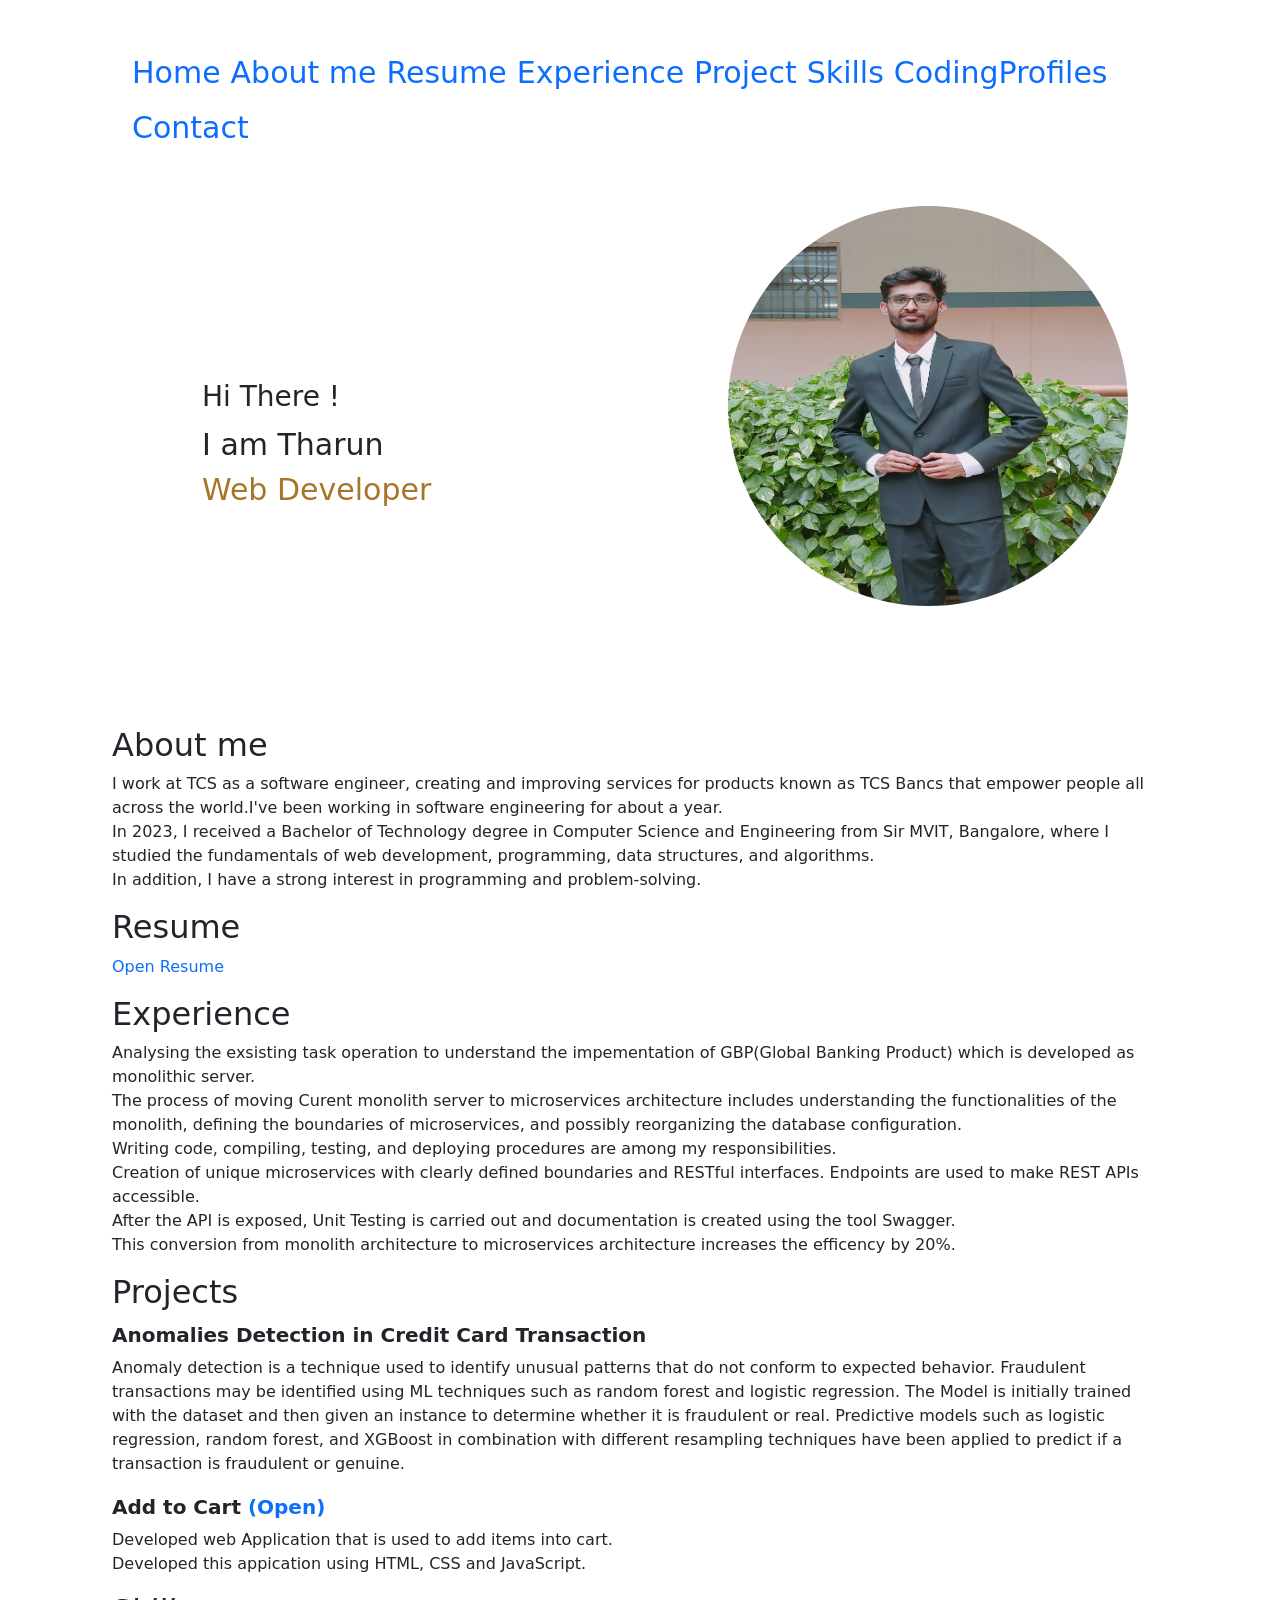
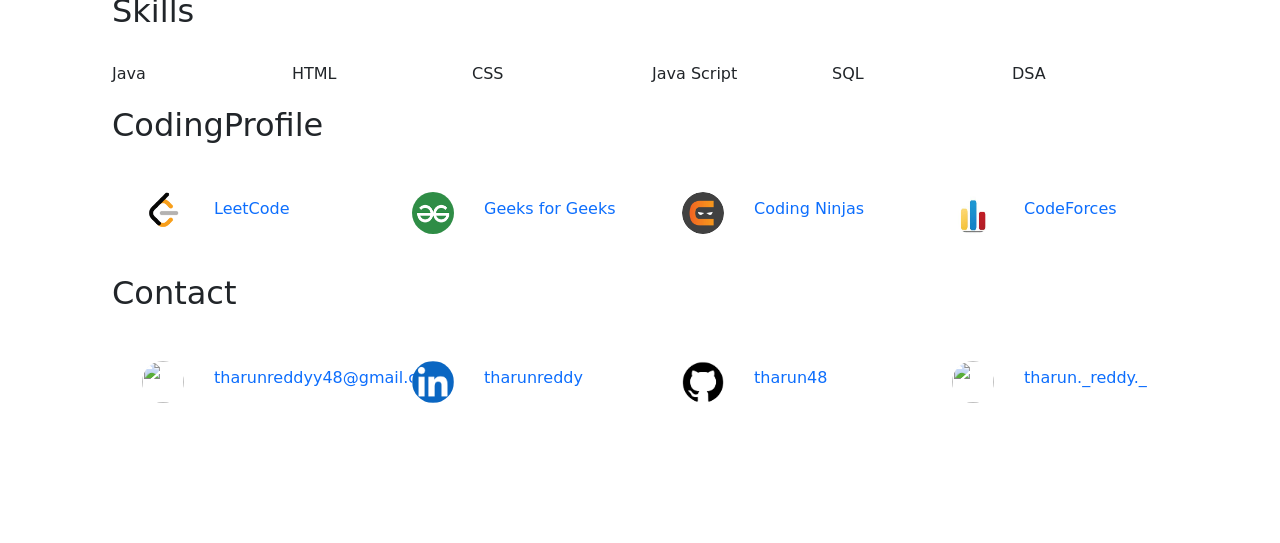
==== home.html @ 7e05d781 "portfolio page" ====
<!doctype html>
<html>

<head>
    <link rel="stylesheet" href="styles.css">
    <link rel="preconnect" href="https://fonts.googleapis.com">
    <link rel="preconnect" href="https://fonts.gstatic.com" crossorigin>
    <link
        href="https://fonts.googleapis.com/css2?family=Kanit:ital,wght@0,100;0,200;0,300;0,400;0,500;0,600;0,700;0,800;0,900;1,100;1,200;1,300;1,400;1,500;1,600;1,700;1,800;1,900&family=M+PLUS+Rounded+1c&display=swap"
        rel="stylesheet">
    <meta name="viewport" content="width=device-width, initial-scale=1.0">
    <script src="https://kit.fontawesome.com/057772d77f.js" crossorigin="anonymous"></script>
    <link rel="preconnect" href="https://fonts.googleapis.com">
    <link rel="preconnect" href="https://fonts.gstatic.com" crossorigin>
    <link
        href="https://fonts.googleapis.com/css2?family=Montserrat:ital,wght@0,100..900;1,100..900&family=Playfair+Display:ital,wght@0,400..900;1,400..900&family=Poetsen+One&display=swap"
        rel="stylesheet">
    <!-- <script src="home.js"></script> -->
    <link href="https://cdn.jsdelivr.net/npm/bootstrap@5.3.3/dist/css/bootstrap.min.css" rel="stylesheet"
        integrity="sha384-QWTKZyjpPEjISv5WaRU9OFeRpok6YctnYmDr5pNlyT2bRjXh0JMhjY6hW+ALEwIH" crossorigin="anonymous">
    <script src="https://cdn.jsdelivr.net/npm/bootstrap@5.3.3/dist/js/bootstrap.bundle.min.js"
        integrity="sha384-YvpcrYf0tY3lHB60NNkmXc5s9fDVZLESaAA55NDzOxhy9GkcIdslK1eN7N6jIeHz"
        crossorigin="anonymous"></script>
    <title> Tharun's Portfolio</title>
</head>

<body>

    <!-- navigation -->
    <div class="navigation">
        <ul id="navigation-menu">
            <li> <a class="active" href="#home">Home</a> </li>
            <li> <a href="#about-me">About me</a> </li>
            <li> <a href="#resume">Resume</a> </li>
            <li> <a href="#experience">Experience</a> </li>
            <li> <a href="#projects">Project</a></li>
            <li> <a href="#skills">Skills</a> </li>
            <li> <a href="#codingprofiles">CodingProfiles</a></li>
            <li> <a href="#Contact">Contact</a> </li>
            <li> <i class="fa-solid fa-xmark" onclick="closemenu()"></i> </li>
        </ul>
        <li> <i class="fa-solid fa-bars" onclick="openmenu()"></i> </li>
    </div>


    <!-- Home --> 


    <div class="container">
        <div id="home-photo">
            <div id="home">
                <h3> Hi There ! </h3>
                <p id="intro"> I am Tharun <br> <span id="web-dev">Web Developer </span> </p>
            </div>
            <div id="image">
                <img src="images/img1.jpg" alt="photo">
            </div>
        </div>
    </div>


    
    


    <!-- About -->

    <div id="about-me">
        <div class="container">
            <h2>
                About me
            </h2>
            <p>
                I work at TCS as a software engineer, creating and improving services for products known as TCS
                Bancs that empower people all across the world.I've been working in software engineering for about a year.
                <br>In 2023, I received a Bachelor of Technology degree in Computer Science and Engineering from Sir MVIT,
                Bangalore, where I studied the fundamentals of web development, programming, data structures, and
                algorithms.
                <br>In addition, I have a strong interest in programming and problem-solving.
            </p>
    
            <!-- Resume -->
            <div id="resume">
                <h2> Resume </h2>
                <a id="resume-el" href="Resume/Tharun_Resume.pdf" target="_blank">
                    <p> Open Resume <i class="fa-regular fa-folder-open"></i> </p>
                </a>
            </div>
    </div>




        <!-- Experience -->
      
        <div class="container">
            <div id="experience">
                <h2> Experience</h2>
                <p>
                    Analysing the exsisting task operation to understand the impementation of GBP(Global Banking Product)
                    which
                    is developed as monolithic server.
    
                    <br>The process of moving Curent monolith server to microservices architecture includes understanding
                    the
                    functionalities of the monolith, defining the boundaries of microservices, and possibly reorganizing the
                    database configuration. <br> Writing code, compiling, testing, and deploying procedures are among my
                    responsibilities.
    
                    <br>Creation of unique microservices with clearly defined boundaries and RESTful interfaces. Endpoints
                    are
                    used to make REST APIs accessible.
    
                    <br>After the API is exposed, Unit Testing is carried out and documentation is created using the tool
                    Swagger.
    
                    <br>This conversion from monolith architecture to microservices architecture increases the efficency by
                    20%.
    
                </p>
            </div>
        </div>

        

        <!-- Project -->


        <div class="container">
            <div id="projects">
                <h2> Projects </h2>
                <p id="p1"> Anomalies Detection in Credit Card Transaction
                </p> <br>
                <p>
                    Anomaly detection is a technique used to identify unusual patterns that do not conform to expected
                    behavior.
                    Fraudulent transactions may be identified using ML techniques such as random forest and logistic
                    regression.
                    The Model
                    is initially trained with the dataset and then given an instance to determine whether it is fraudulent
                    or
                    real. Predictive
                    models such as logistic regression, random forest, and XGBoost in combination with different resampling
                    techniques have
                    been applied to predict if a transaction is fraudulent or genuine.
                </p>
                <p id="p1"> Add to Cart <a href="https://add-item-to-cart-tharun.netlify.app/"> (Open) </a>
                </p> <br>
                <p>
                    Developed web Application that is used to add items into cart. <br>
                    Developed this appication using HTML, CSS and JavaScript.
                </p>
            </div>
        </div>

        

        <!-- Skills -->

        <div class="container">
            <div id="skills">
                <h2> Skills </h2><br />
                <div class="row ">
                    <div class="col-lg-2 col-md-2 col-sm-4 col-xs-6">Java </div>
                    <div class="col-lg-2 col-md-2 col-sm-4 col-xs-6">HTML</div>
                    <div class="col-lg-2 col-md-2 col-sm-4 col-xs-6">CSS</div>
                    <div class="col-lg-2 col-md-2 col-sm-4 col-xs-6">Java Script</div>
                    <div class="col-lg-2 col-md-2 col-sm-4 col-xs-6"> SQL </div>
                    <div class="col-lg-2 col-md-2 col-sm-4 col-xs-6"> DSA </div>
                </div>
            </div>
        </div>

        

        <!-- CodingProfile -->

        <div class="container">
            <div id="codingprofiles">
                <h2> CodingProfile </h2>
                <div class="row codingprofiles">
                    <div class="col-lg-3 col-sm-6 coding-links">
                        <img src="images/leetcode.png" />
                        <p><a href="https://leetcode.com/u/Tharun_Kumar_Reddy/" target="_blank">LeetCode</a></p>
                    </div>
                    <div class="col-lg-3 col-sm-6 coding-links">
                        <img src="images/GFG.png" />
                        <p><a href="https://www.geeksforgeeks.org/user/tharunreddyy48/" target="_blank">Geeks for Geeks</a>
                        </p>
                    </div>
                    <div class="col-lg-3 col-sm-6 coding-links">
                        <img src="images/codingninjas.png" />
                        <p><a href="https://www.naukri.com/code360/profile/99b21b24-73b9-4471-ad6d-1252fc4a3532"
                                target="_blank">Coding Ninjas</a></p>
                        </a>
                    </div>
                    <div class="col-lg-3 col-sm-6 coding-links">
                        <img src="images/codeforces.jfif" />
                        <p><a href="https://codeforces.com/profile/Tharun_Reddy_" target="_blank">CodeForces</a></p>
                        </a>
                    </div>
                </div>
            </div>
        </div>


        <div class="container">
            <div id="Contact">
                <h2> Contact </h2>
                <div class="row">
                    <div class="col-lg-3 social-links">
                        <img src="https://img.icons8.com/color/48/null/gmail--v1.png" />
                        <p><a href="mailto:tharunreddyy48@gmail.com">tharunreddyy48@gmail.com</a></p>
                    </div>
                    <div class="col-lg-3 social-links">
                        <img src="images/linkedIn.png" width="40px" height="40px" />
                        <a href="https://www.linkedin.com/in/tharun-reddy-91827b246/" target="_blank">
                            <p>tharunreddy</p>
                        </a>
                    </div>
                    <div class="col-lg-3 social-links">
                        <img src="images/githu.png" width="40px" height="40px" />
                        <a href="https://github.com/Tharun48?tab=repositories" target="_blank">
                            <p>tharun48</p>
                        </a>
                    </div>
                    <div class="col-lg-3 social-links">
                        <img src="images/insta.jfif" width="40px" height="40px" />
                        <a href="https://github.com/Tharun48?tab=repositories" target="_blank">
                            <p>tharun._reddy._</p>
                        </a>
                    </div>
                </div>
            </div>
        </div>

        


    <script>
        let sidemenu = document.getElementById("navigation-menu")
        const openmenu = () => {
            sidemenu.style.right = "0px"
            console.log("tharun")
        }
        const closemenu = () => {
            sidemenu.style.right = "-200px"
        }
    </script>



</body>

</html>
---- styles.css ----
html {
    background-color: rgb(218, 219, 202);
    scroll-behavior: smooth;
    user-select: none;
}

.coding-links {
    display: flex;
    flex-direction: row;
}

.coding-links p {
    margin-top: 45px;
}

.social-links img {
    margin: 40px 30px 40px 30px;
    /* border: 2px solid rgb(196, 197, 184); */
    border-radius: 50%;
    height: 42px;
    width: 42px;
}
.coding-links img {
    margin: 40px 30px 40px 30px;
    /* border: 2px solid rgb(196, 197, 184); */
    border-radius: 50%;
    height: 42px;
    width: 42px;
}

#image img{
    border-radius: 50%;
}

#resume a {
    text-decoration: none;
}

#projects #p1 a {
    text-decoration: none;
}

.navigation a {
    text-decoration: none;
}

.codingprofiles a {
    text-decoration: none;
}

.social-links a {
    text-decoration: none;
}

.social-links {
    display: flex;
}

.social-links p {
    margin-top: 45px;
}

#projects p {
    margin-top:auto;
}

#projects #p1 {
    margin-bottom: -18px;
}

#web-dev {
    color: rgb(167, 117, 42);
}

.container #skills {
    margin-bottom: 20px;
}


@media only screen and (max-width: 600px) {
    body {
        background-color: rgb(218, 219, 202);
        padding: 20px;
        font-family: "Playfair Display", serif;
    }

    .navigation li i {
        margin-right: 20px;
    }

    .navigation ul {
        background: #d9f1f1;
        font-size: 22px;
        position: fixed;
        top: -18px;
        right: -200px;
        width: 130px;
        height: max-content;
        padding: 15px;
        z-index: 2;
        transition: right 0.7s;
        display: flex;
        flex-direction: column;
        justify-content: space-between;
    }

    .navigation ul li {
        margin-bottom: 5px;
    }

    .navigation .ul {
        list-style-type: none;
        border:1px solid red;
    }


    .navigation {
        margin: 0px;
        justify-content: end;
        list-style-type: none;
        display: flex;
        flex-direction: row;
        font-size: 20px;
        color: rgb(10, 3, 3);
    }

    #home-photo {
        border: 2px dotted red;
        display: flex;
        flex-direction: column;
        justify-content: center;
        align-items: center;
    }

    #image {
        margin-top: 20px;
        margin-bottom: 20px;
    }

    #intro {
        margin: 0px;
        font-size: 20px;
    }

    #experience #company1 {

        margin-top: 10px;
        margin-bottom: 10px;
        font-size: 15px;
        font-weight: bold;
    }


    #about {
        padding-left: 10px;
        /* padding: 35px; */
        margin-top: 10px;
        /* border: 2px dotted rgb(159, 20, 214); */
        font-size: 15px;
        font-weight: normal;
        line-height: 1.1;
    }

    #skill-el {
        list-style-type: none;
        display: flex;
        flex-direction: row;
        gap: 30px;
    }

    
    

    ul {
        list-style-type: none;
        padding: 0;
        display: flex;
        flex-wrap: wrap;
        gap: 5px;
    }

    #skills ul li {
        font-size: 15px;
        background-color: #dbdbda;
        padding: 8px;
        border-radius: 5px;
        flex-grow: 1;
        text-align: center;
        box-shadow: 0px 1px 4px rgba(231, 229, 229, 0.2);
    }

    .skills {
        padding: 35px;
    }

    #codingprofiles {
        flex-direction: row;
        gap: 30px;
        margin-top: 30px;
    }

    #codingprofiles .container .profile-links img {
        height: 40px;
        width: 40px;
    }

    #Contact .container .contact-el img {
        height: 40px;
        width: 40px;
    }

    a:hover {
        color: rgb(24, 24, 48);
    }

    a {
        text-decoration: none;
        color: black;
    }


    h4,
    h2 {
        font-size: 20px;
        margin: 0px;
    }

    .links {
        display: flex;
        flex-direction: column;
        margin: 15px;
    }

    .profile-links {
        margin: 0px;
        display: flex;
        flex-direction: row;
        align-items: center;
        gap: 4px;
    }

    .contact-el {
        margin: 0px;
        display: flex;
        /* border: 2px dotted rgb(159, 20, 214); */
        flex-direction: row;
        align-items: center;
        justify-content: center;
        gap: 0px;
    }

    .contact-options {
        display: flex;
        flex-direction: row;
    }


    a:hover {
        text-decoration: underline;
    }


    #p1 {
        font-size: 16px;
        font-weight: bold;
    }

    #image img {
        height: 250px;
        width: 250px;
    }


}

@media only screen and (min-width: 601px) {
    body {
        padding: 50px 100px 100px 100px;
        background-color: rgb(218, 219, 202);
        font-family: "Playfair Display", serif;
        user-select: none;
        overflow-x: hidden;
    }


    .navigation ul li .fa-solid {
        display: none;
    }

    .navigation li .fa-solid {
        display: none;
    }

    .navigation {
        /* border: 2px dotted blue; */
        margin: 0px;
        justify-content: end;
        list-style-type: none;
        display: flex;
        flex-direction: row;
        gap: 25px;
        font-size: 30px;
        color: black;
    }

    #home-photo {
        padding: 40px;
        gap: 100px;
        /* border: 2px dotted red; */
        display: flex;
        flex-direction: row;
        justify-content: center;
    }

    #home {
        padding: 20px;
        margin: 40px 30px 40px 30px;
        /* border: 2px dotted blue; */
        display: flex;
        flex-direction: column;
        justify-content: center;
        align-items: start;
        height: 400px;
        width: 5000px;
        font-size: 20px;
        /* width:400px; */
    }

    #intro {
        margin: 0px;
        font-size: 30px;
    }

    #p1 {
        font-size: 20px;
        font-weight: bold;
        margin-bottom: 0px;
    }
    

    a{
        text-decoration: none;
    }

    

    ul {
        list-style-type: none;
        padding: 0;
        display: flex;
        flex-wrap: wrap;
        gap: 10px;
    }

    #skills ul li {
        font-size: 20px;
        background-color: #dbdbda;
        padding: 15px;
        border-radius: 8px;
        flex-grow: 1;
        text-align: center;
        box-shadow: 0px 1px 4px rgba(231, 229, 229, 0.2);
    }

    #image img {
        height: 400px;
        width: 400px;
    }

}
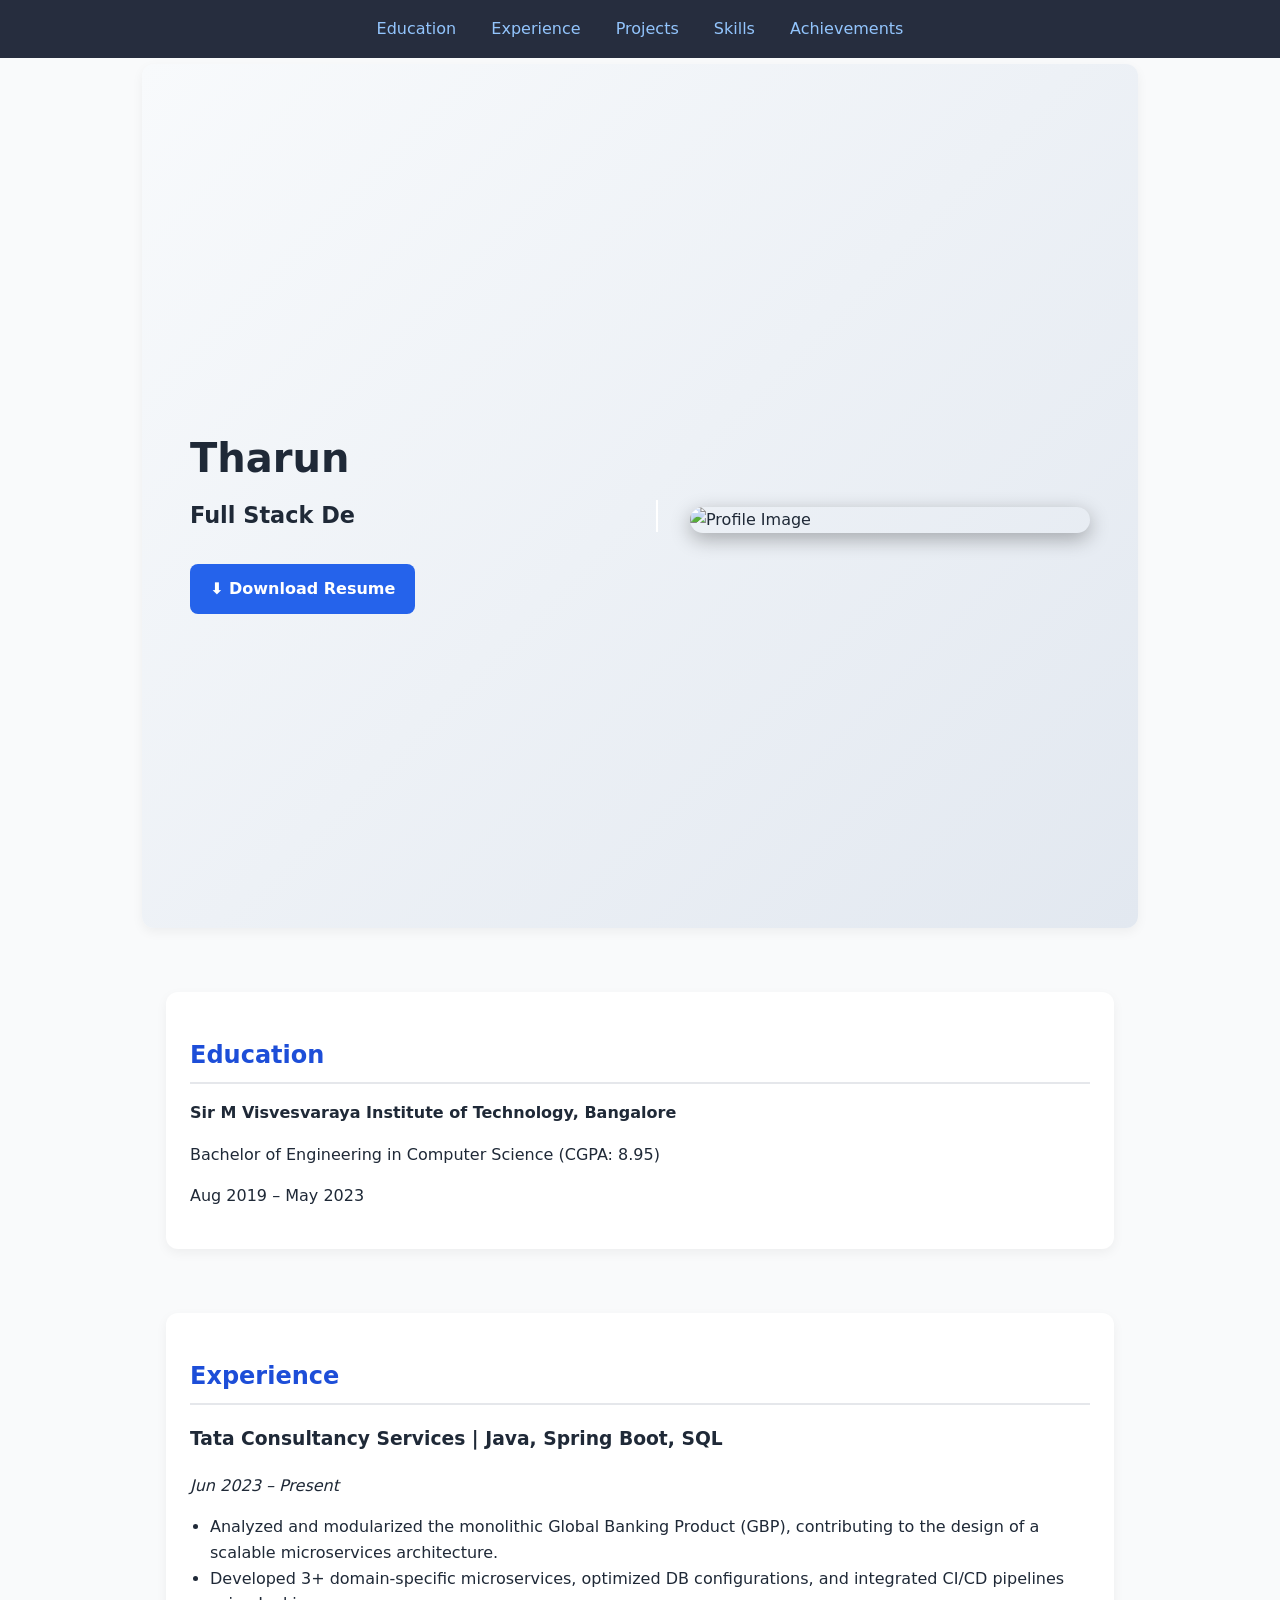
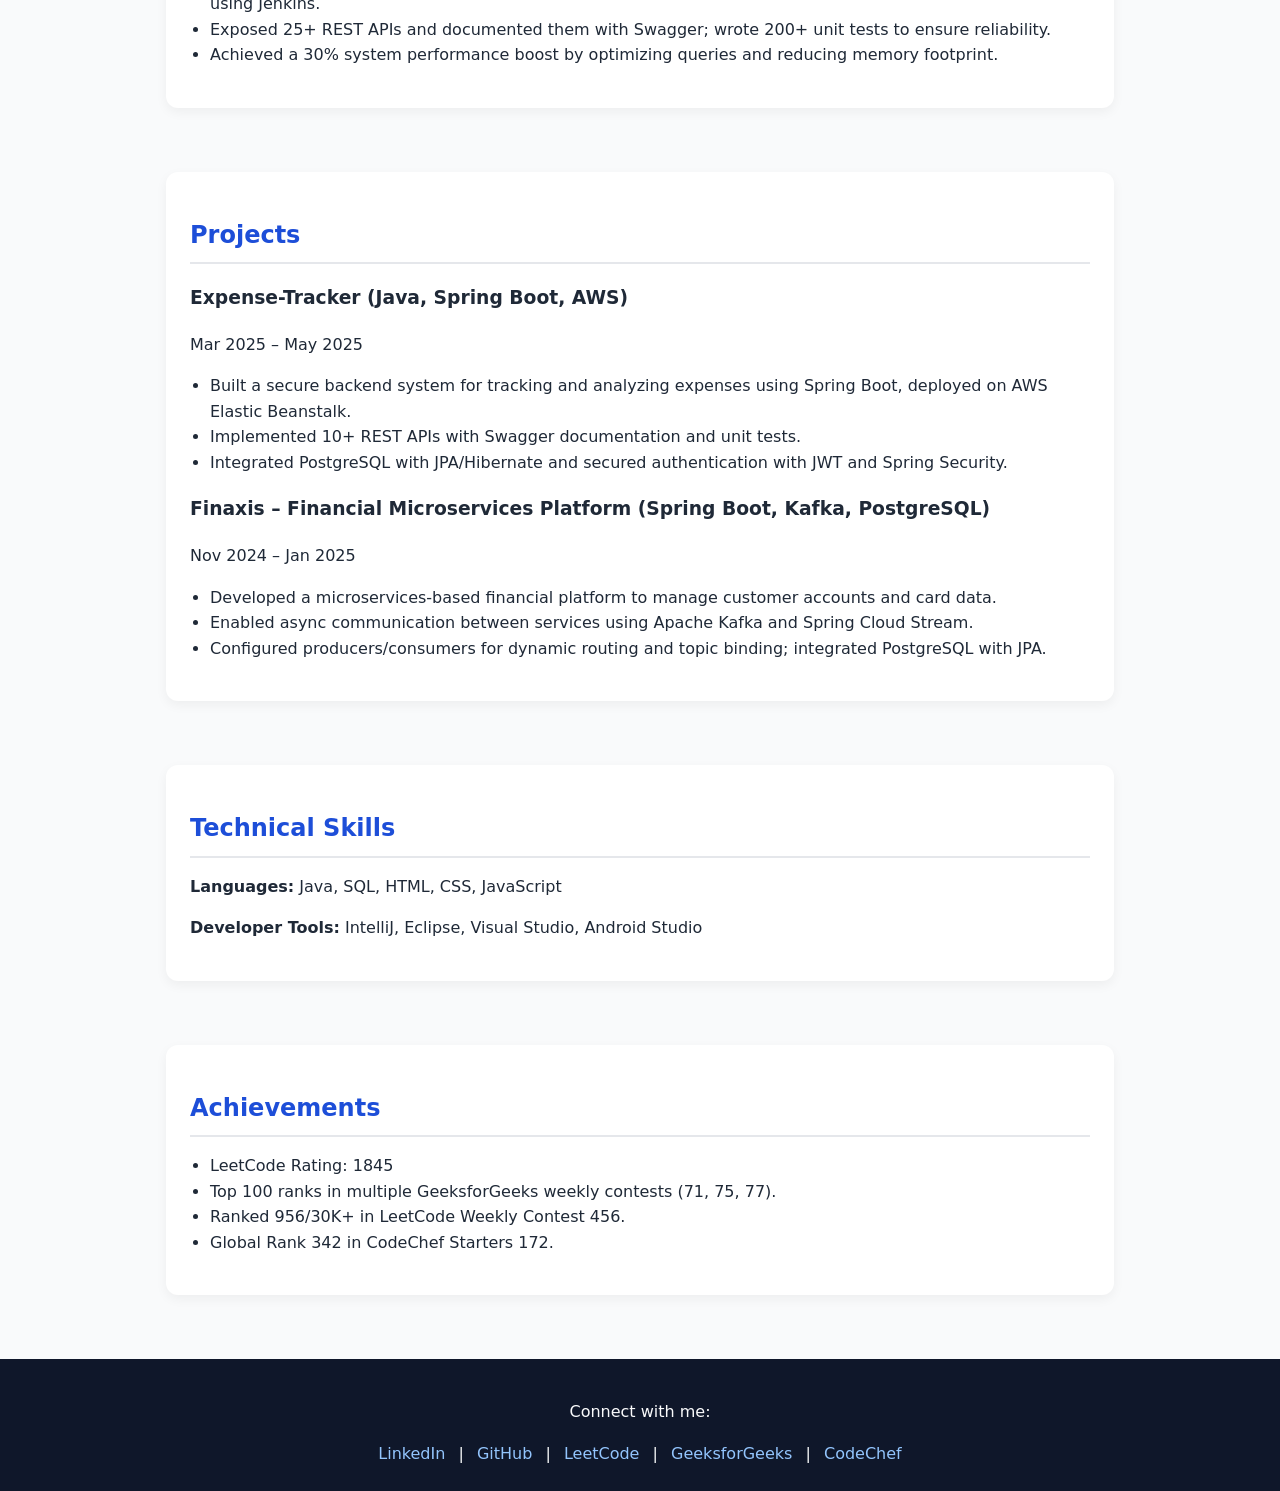
==== commit c451c494: "portfolio updated" ====
--- a/home.html
+++ b/home.html
@@ -1,255 +1,266 @@
-<!doctype html>
-<html>
-
+<!DOCTYPE html>
+<html lang="en">
 <head>
-    <link rel="stylesheet" href="styles.css">
-    <link rel="preconnect" href="https://fonts.googleapis.com">
-    <link rel="preconnect" href="https://fonts.gstatic.com" crossorigin>
-    <link
-        href="https://fonts.googleapis.com/css2?family=Kanit:ital,wght@0,100;0,200;0,300;0,400;0,500;0,600;0,700;0,800;0,900;1,100;1,200;1,300;1,400;1,500;1,600;1,700;1,800;1,900&family=M+PLUS+Rounded+1c&display=swap"
-        rel="stylesheet">
-    <meta name="viewport" content="width=device-width, initial-scale=1.0">
-    <script src="https://kit.fontawesome.com/057772d77f.js" crossorigin="anonymous"></script>
-    <link rel="preconnect" href="https://fonts.googleapis.com">
-    <link rel="preconnect" href="https://fonts.gstatic.com" crossorigin>
-    <link
-        href="https://fonts.googleapis.com/css2?family=Montserrat:ital,wght@0,100..900;1,100..900&family=Playfair+Display:ital,wght@0,400..900;1,400..900&family=Poetsen+One&display=swap"
-        rel="stylesheet">
-    <!-- <script src="home.js"></script> -->
-    <link href="https://cdn.jsdelivr.net/npm/bootstrap@5.3.3/dist/css/bootstrap.min.css" rel="stylesheet"
-        integrity="sha384-QWTKZyjpPEjISv5WaRU9OFeRpok6YctnYmDr5pNlyT2bRjXh0JMhjY6hW+ALEwIH" crossorigin="anonymous">
-    <script src="https://cdn.jsdelivr.net/npm/bootstrap@5.3.3/dist/js/bootstrap.bundle.min.js"
-        integrity="sha384-YvpcrYf0tY3lHB60NNkmXc5s9fDVZLESaAA55NDzOxhy9GkcIdslK1eN7N6jIeHz"
-        crossorigin="anonymous"></script>
-    <title> Tharun's Portfolio</title>
+  <meta charset="UTF-8">
+  <meta name="viewport" content="width=device-width, initial-scale=1.0">
+  <title>Tharun | Portfolio</title>
+  <style>
+    body {
+      margin: 0;
+      font-family: system-ui, sans-serif;
+      background: #f9fafb;
+      color: #1f2937;
+      line-height: 1.6;
+    }
+
+    /* ===== NAVBAR ===== */
+    nav {
+      position: fixed;
+      top: 0;
+      width: 100%;
+      background: rgba(15, 23, 42, 0.9);
+      backdrop-filter: blur(10px);
+      color: #f9fafb;
+      padding: 1rem 0;
+      text-align: center;
+      z-index: 1000;
+    }
+    nav a {
+      color: #93c5fd;
+      margin: 0 15px;
+      text-decoration: none;
+      font-weight: 500;
+    }
+    nav a:hover { text-decoration: underline; }
+
+    /* ===== HERO SECTION ===== */
+    .hero {
+      display: flex;
+      align-items: center;
+      justify-content: space-between;
+      padding: 6rem 3rem 3rem; /* top padding to avoid overlap with nav */
+      min-height: 80vh;
+      background: linear-gradient(135deg, #f8fafc, #e2e8f0);
+      color: #1f2937;
+    }
+    .hero-text {
+      flex: 1;
+    }
+    .hero-text h1 {
+      font-size: 2.5rem;
+      margin: 0 0 10px;
+    }
+    .hero-text p {
+        font-size: 1.4rem;
+        margin: 0;
+        font-weight: bold;
+        height: 2rem;      /* fixed height */
+        display: flex;     /* keep alignment consistent */
+        align-items: center;
+    }
+    .typing {
+      border-right: 2px solid white;
+      display: inline-block;
+      padding-right: 5px;
+      white-space: nowrap;
+      overflow: hidden;
+    }
+    .resume-btn {
+      display: inline-block;
+      margin-top: 2rem;
+      padding: 12px 20px;
+      background: #2563eb;
+      color: white;
+      border-radius: 8px;
+      text-decoration: none;
+      font-weight: 600;
+      transition: background 0.3s ease, transform 0.2s ease;
+    }
+    .resume-btn:hover {
+      background: #1d4ed8;
+      transform: scale(1.05);
+    }
+    .hero img {
+      flex: 1;
+      max-width: 400px;
+      border-radius: 15px;
+      box-shadow: 0 6px 20px rgba(0,0,0,0.3);
+      margin-left: 2rem;
+    }
+
+    /* ===== SECTIONS ===== */
+    section {
+      max-width: 900px;
+      margin: 4rem auto;
+      padding: 1.5rem;
+      background: #fff;
+      border-radius: 12px;
+      box-shadow: 0 4px 12px rgba(0,0,0,0.05);
+    }
+    section h2 {
+      border-bottom: 2px solid #e5e7eb;
+      padding-bottom: 0.5rem;
+      margin-bottom: 1rem;
+      color: #1d4ed8;
+    }
+    ul { padding-left: 20px; }
+
+    /* ===== FOOTER ===== */
+    footer {
+      text-align: center;
+      padding: 1.5rem;
+      background: #0f172a;
+      color: #f9fafb;
+      margin-top: 2rem;
+    }
+    footer a {
+      color: #93c5fd;
+      margin: 0 8px;
+      text-decoration: none;
+    }
+    footer a:hover { text-decoration: underline; }
+
+    /* ===== RESPONSIVE ===== */
+    @media (max-width: 768px) {
+      .hero {
+        flex-direction: column;
+        text-align: center;
+      }
+      .hero img {
+        margin: 20px 0 0;
+        max-width: 80%;
+      }
+    }
+  </style>
 </head>
-
 <body>
-
-    <!-- navigation -->
-    <div class="navigation">
-        <ul id="navigation-menu">
-            <li> <a class="active" href="#home">Home</a> </li>
-            <li> <a href="#about-me">About me</a> </li>
-            <li> <a href="#resume">Resume</a> </li>
-            <li> <a href="#experience">Experience</a> </li>
-            <li> <a href="#projects">Project</a></li>
-            <li> <a href="#skills">Skills</a> </li>
-            <li> <a href="#codingprofiles">CodingProfiles</a></li>
-            <li> <a href="#Contact">Contact</a> </li>
-            <li> <i class="fa-solid fa-xmark" onclick="closemenu()"></i> </li>
-        </ul>
-        <li> <i class="fa-solid fa-bars" onclick="openmenu()"></i> </li>
+  <!-- NAV -->
+  <nav>
+    <a href="#education">Education</a>
+    <a href="#experience">Experience</a>
+    <a href="#projects">Projects</a>
+    <a href="#skills">Skills</a>
+    <a href="#achievements">Achievements</a>
+  </nav>
+
+  <!-- HERO -->
+  <section class="hero">
+    <div class="hero-text">
+      <h1>Tharun</h1>
+      <p class="typing" id="role"></p>
+      <a href="Resume/Resume.pdf" class="resume-btn" download>⬇️ Download Resume</a>
     </div>
-
-
-    <!-- Home --> 
-
-
-    <div class="container">
-        <div id="home-photo">
-            <div id="home">
-                <h3> Hi There ! </h3>
-                <p id="intro"> I am Tharun <br> <span id="web-dev">Web Developer </span> </p>
-            </div>
-            <div id="image">
-                <img src="images/img1.jpg" alt="photo">
-            </div>
-        </div>
-    </div>
-
-
-    
-    
-
-
-    <!-- About -->
-
-    <div id="about-me">
-        <div class="container">
-            <h2>
-                About me
-            </h2>
-            <p>
-                I work at TCS as a software engineer, creating and improving services for products known as TCS
-                Bancs that empower people all across the world.I've been working in software engineering for about a year.
-                <br>In 2023, I received a Bachelor of Technology degree in Computer Science and Engineering from Sir MVIT,
-                Bangalore, where I studied the fundamentals of web development, programming, data structures, and
-                algorithms.
-                <br>In addition, I have a strong interest in programming and problem-solving.
-            </p>
-    
-            <!-- Resume -->
-            <div id="resume">
-                <h2> Resume </h2>
-                <a id="resume-el" href="Resume/Tharun_Resume.pdf" target="_blank">
-                    <p> Open Resume <i class="fa-regular fa-folder-open"></i> </p>
-                </a>
-            </div>
-    </div>
-
-
-
-
-        <!-- Experience -->
-      
-        <div class="container">
-            <div id="experience">
-                <h2> Experience</h2>
-                <p>
-                    Analysing the exsisting task operation to understand the impementation of GBP(Global Banking Product)
-                    which
-                    is developed as monolithic server.
-    
-                    <br>The process of moving Curent monolith server to microservices architecture includes understanding
-                    the
-                    functionalities of the monolith, defining the boundaries of microservices, and possibly reorganizing the
-                    database configuration. <br> Writing code, compiling, testing, and deploying procedures are among my
-                    responsibilities.
-    
-                    <br>Creation of unique microservices with clearly defined boundaries and RESTful interfaces. Endpoints
-                    are
-                    used to make REST APIs accessible.
-    
-                    <br>After the API is exposed, Unit Testing is carried out and documentation is created using the tool
-                    Swagger.
-    
-                    <br>This conversion from monolith architecture to microservices architecture increases the efficency by
-                    20%.
-    
-                </p>
-            </div>
-        </div>
-
-        
-
-        <!-- Project -->
-
-
-        <div class="container">
-            <div id="projects">
-                <h2> Projects </h2>
-                <p id="p1"> Anomalies Detection in Credit Card Transaction
-                </p> <br>
-                <p>
-                    Anomaly detection is a technique used to identify unusual patterns that do not conform to expected
-                    behavior.
-                    Fraudulent transactions may be identified using ML techniques such as random forest and logistic
-                    regression.
-                    The Model
-                    is initially trained with the dataset and then given an instance to determine whether it is fraudulent
-                    or
-                    real. Predictive
-                    models such as logistic regression, random forest, and XGBoost in combination with different resampling
-                    techniques have
-                    been applied to predict if a transaction is fraudulent or genuine.
-                </p>
-                <p id="p1"> Add to Cart <a href="https://add-item-to-cart-tharun.netlify.app/"> (Open) </a>
-                </p> <br>
-                <p>
-                    Developed web Application that is used to add items into cart. <br>
-                    Developed this appication using HTML, CSS and JavaScript.
-                </p>
-            </div>
-        </div>
-
-        
-
-        <!-- Skills -->
-
-        <div class="container">
-            <div id="skills">
-                <h2> Skills </h2><br />
-                <div class="row ">
-                    <div class="col-lg-2 col-md-2 col-sm-4 col-xs-6">Java </div>
-                    <div class="col-lg-2 col-md-2 col-sm-4 col-xs-6">HTML</div>
-                    <div class="col-lg-2 col-md-2 col-sm-4 col-xs-6">CSS</div>
-                    <div class="col-lg-2 col-md-2 col-sm-4 col-xs-6">Java Script</div>
-                    <div class="col-lg-2 col-md-2 col-sm-4 col-xs-6"> SQL </div>
-                    <div class="col-lg-2 col-md-2 col-sm-4 col-xs-6"> DSA </div>
-                </div>
-            </div>
-        </div>
-
-        
-
-        <!-- CodingProfile -->
-
-        <div class="container">
-            <div id="codingprofiles">
-                <h2> CodingProfile </h2>
-                <div class="row codingprofiles">
-                    <div class="col-lg-3 col-sm-6 coding-links">
-                        <img src="images/leetcode.png" />
-                        <p><a href="https://leetcode.com/u/Tharun_Kumar_Reddy/" target="_blank">LeetCode</a></p>
-                    </div>
-                    <div class="col-lg-3 col-sm-6 coding-links">
-                        <img src="images/GFG.png" />
-                        <p><a href="https://www.geeksforgeeks.org/user/tharunreddyy48/" target="_blank">Geeks for Geeks</a>
-                        </p>
-                    </div>
-                    <div class="col-lg-3 col-sm-6 coding-links">
-                        <img src="images/codingninjas.png" />
-                        <p><a href="https://www.naukri.com/code360/profile/99b21b24-73b9-4471-ad6d-1252fc4a3532"
-                                target="_blank">Coding Ninjas</a></p>
-                        </a>
-                    </div>
-                    <div class="col-lg-3 col-sm-6 coding-links">
-                        <img src="images/codeforces.jfif" />
-                        <p><a href="https://codeforces.com/profile/Tharun_Reddy_" target="_blank">CodeForces</a></p>
-                        </a>
-                    </div>
-                </div>
-            </div>
-        </div>
-
-
-        <div class="container">
-            <div id="Contact">
-                <h2> Contact </h2>
-                <div class="row">
-                    <div class="col-lg-3 social-links">
-                        <img src="https://img.icons8.com/color/48/null/gmail--v1.png" />
-                        <p><a href="mailto:tharunreddyy48@gmail.com">tharunreddyy48@gmail.com</a></p>
-                    </div>
-                    <div class="col-lg-3 social-links">
-                        <img src="images/linkedIn.png" width="40px" height="40px" />
-                        <a href="https://www.linkedin.com/in/tharun-reddy-91827b246/" target="_blank">
-                            <p>tharunreddy</p>
-                        </a>
-                    </div>
-                    <div class="col-lg-3 social-links">
-                        <img src="images/githu.png" width="40px" height="40px" />
-                        <a href="https://github.com/Tharun48?tab=repositories" target="_blank">
-                            <p>tharun48</p>
-                        </a>
-                    </div>
-                    <div class="col-lg-3 social-links">
-                        <img src="images/insta.jfif" width="40px" height="40px" />
-                        <a href="https://github.com/Tharun48?tab=repositories" target="_blank">
-                            <p>tharun._reddy._</p>
-                        </a>
-                    </div>
-                </div>
-            </div>
-        </div>
-
-        
-
-
-    <script>
-        let sidemenu = document.getElementById("navigation-menu")
-        const openmenu = () => {
-            sidemenu.style.right = "0px"
-            console.log("tharun")
+    <img src="D:/development/localRepo/Portfolio/images/img1.jpg" alt="Profile Image">
+  </section>
+
+  <!-- EDUCATION -->
+  <section id="education">
+    <h2>Education</h2>
+    <p><strong>Sir M Visvesvaraya Institute of Technology, Bangalore</strong></p>
+    <p>Bachelor of Engineering in Computer Science (CGPA: 8.95)</p>
+    <p>Aug 2019 – May 2023</p>
+  </section>
+
+  <!-- EXPERIENCE -->
+  <section id="experience">
+    <h2>Experience</h2>
+    <h3>Tata Consultancy Services | Java, Spring Boot, SQL</h3>
+    <p><em>Jun 2023 – Present</em></p>
+    <ul>
+      <li>Analyzed and modularized the monolithic Global Banking Product (GBP), contributing to the design of a scalable microservices architecture.</li>
+      <li>Developed 3+ domain-specific microservices, optimized DB configurations, and integrated CI/CD pipelines using Jenkins.</li>
+      <li>Exposed 25+ REST APIs and documented them with Swagger; wrote 200+ unit tests to ensure reliability.</li>
+      <li>Achieved a 30% system performance boost by optimizing queries and reducing memory footprint.</li>
+    </ul>
+  </section>
+
+  <!-- PROJECTS -->
+  <section id="projects">
+    <h2>Projects</h2>
+    <h3>Expense-Tracker (Java, Spring Boot, AWS)</h3>
+    <p>Mar 2025 – May 2025</p>
+    <ul>
+      <li>Built a secure backend system for tracking and analyzing expenses using Spring Boot, deployed on AWS Elastic Beanstalk.</li>
+      <li>Implemented 10+ REST APIs with Swagger documentation and unit tests.</li>
+      <li>Integrated PostgreSQL with JPA/Hibernate and secured authentication with JWT and Spring Security.</li>
+    </ul>
+
+    <h3>Finaxis – Financial Microservices Platform (Spring Boot, Kafka, PostgreSQL)</h3>
+    <p>Nov 2024 – Jan 2025</p>
+    <ul>
+      <li>Developed a microservices-based financial platform to manage customer accounts and card data.</li>
+      <li>Enabled async communication between services using Apache Kafka and Spring Cloud Stream.</li>
+      <li>Configured producers/consumers for dynamic routing and topic binding; integrated PostgreSQL with JPA.</li>
+    </ul>
+  </section>
+
+  <!-- SKILLS -->
+  <section id="skills">
+    <h2>Technical Skills</h2>
+    <p><strong>Languages:</strong> Java, SQL, HTML, CSS, JavaScript</p>
+    <p><strong>Developer Tools:</strong> IntelliJ, Eclipse, Visual Studio, Android Studio</p>
+  </section>
+
+  <!-- ACHIEVEMENTS -->
+  <section id="achievements">
+    <h2>Achievements</h2>
+    <ul>
+      <li>LeetCode Rating: 1845</li>
+      <li>Top 100 ranks in multiple GeeksforGeeks weekly contests (71, 75, 77).</li>
+      <li>Ranked 956/30K+ in LeetCode Weekly Contest 456.</li>
+      <li>Global Rank 342 in CodeChef Starters 172.</li>
+    </ul>
+  </section>
+
+  <!-- FOOTER -->
+  <footer>
+    <p>Connect with me:</p>
+    <a href="https://linkedin.com/in/tharun48" target="_blank">LinkedIn</a> |
+    <a href="https://github.com/Tharun48" target="_blank">GitHub</a> |
+    <a href="https://leetcode.com/Tharun_Kumar_Reddy/" target="_blank">LeetCode</a> |
+    <a href="https://auth.geeksforgeeks.org/user/tharunreddyy48/practice" target="_blank">GeeksforGeeks</a> |
+    <a href="https://www.codechef.com/users/tharunreddy48" target="_blank">CodeChef</a>
+  </footer>
+
+  <script>
+    // Typing effect for roles
+    const roles = ["Full Stack Developer", "Java Backend Developer", "Problem Solver"];
+    let i = 0, j = 0;
+    let currentRole = "";
+    let isDeleting = false;
+    const speed = 120;
+    const roleElement = document.getElementById("role");
+
+    function typeEffect() {
+      currentRole = roles[i];
+      if (!isDeleting) {
+        roleElement.textContent = currentRole.substring(0, j+1);
+        j++;
+        if (j === currentRole.length) {
+          isDeleting = true;
+          setTimeout(typeEffect, 1000);
+          return;
         }
-        const closemenu = () => {
-            sidemenu.style.right = "-200px"
+      } else {
+        roleElement.textContent = currentRole.substring(0, j-1);
+        j--;
+        if (j === 0) {
+          isDeleting = false;
+          i = (i+1) % roles.length;
         }
-    </script>
-
-
-
+      }
+      setTimeout(typeEffect, isDeleting ? speed/2 : speed);
+    }
+    typeEffect();
+
+    // Smooth scrolling for nav
+    document.querySelectorAll('nav a[href^="#"]').forEach(anchor => {
+      anchor.addEventListener("click", function(e) {
+        e.preventDefault();
+        document.querySelector(this.getAttribute("href"))
+          .scrollIntoView({ behavior: "smooth" });
+      });
+    });
+  </script>
 </body>
-
-</html>+</html>
